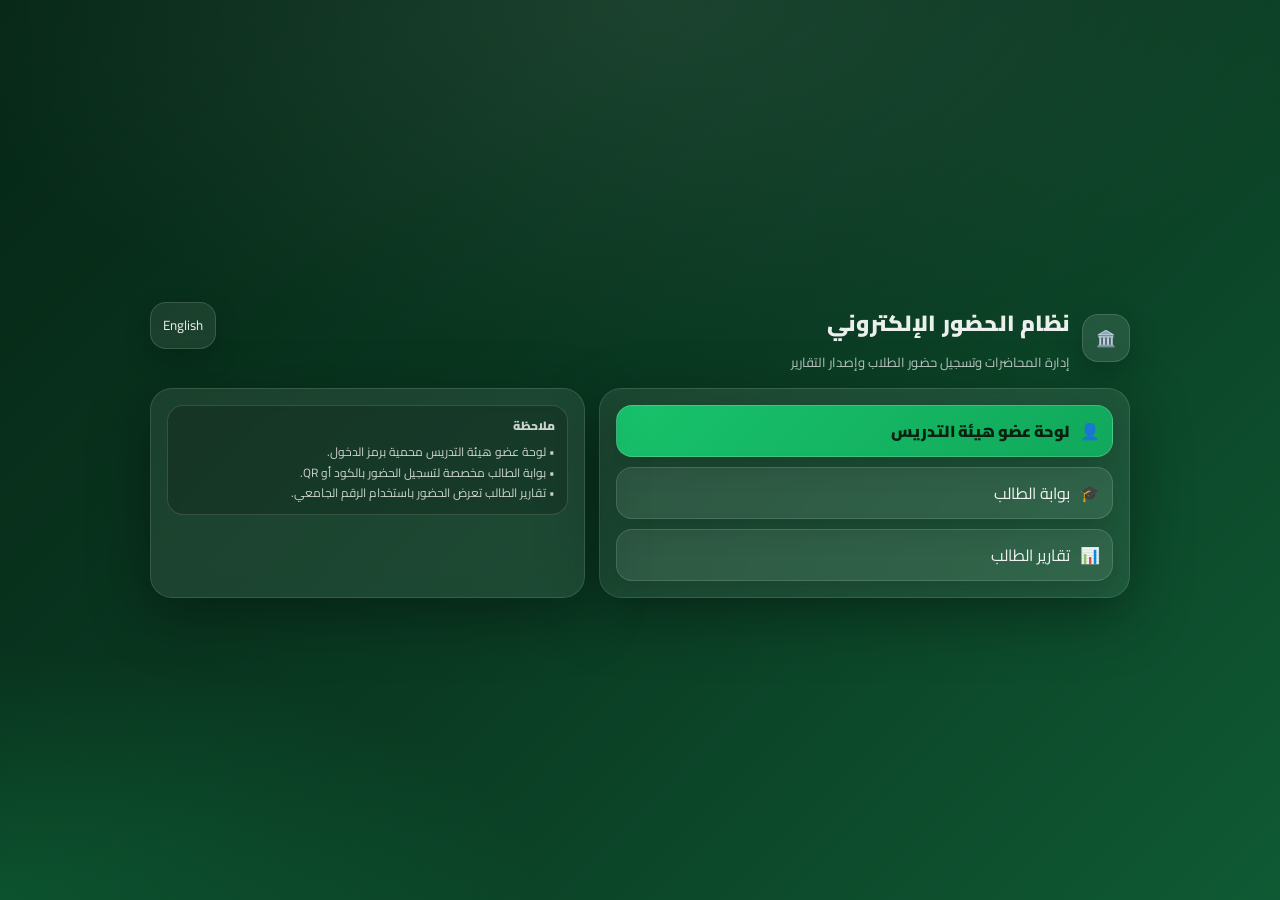
==== index.html @ 2e60453b "Update index.html" ====
<!DOCTYPE html>
<html lang="ar" dir="rtl">
<head>
  <meta charset="UTF-8" />
  <meta name="viewport" content="width=device-width, initial-scale=1.0" />
  <title>نظام الحضور الإلكتروني</title>

  <link rel="preconnect" href="https://fonts.googleapis.com">
  <link rel="preconnect" href="https://fonts.gstatic.com" crossorigin>
  <link href="https://fonts.googleapis.com/css2?family=Cairo:wght@400;600;700;800&display=swap" rel="stylesheet">

  <style>
    :root{
      --bg1:#062716; --bg2:#0a3a22; --bg3:#0f5a34;
      --card: rgba(255,255,255,.08);
      --line: rgba(255,255,255,.12);
      --text: rgba(255,255,255,.92);
      --muted: rgba(255,255,255,.72);
      --accent:#18c26b; --accent2:#11a85b;
      --shadow: 0 18px 60px rgba(0,0,0,.35);
      --radius: 22px;
    }
    *{box-sizing:border-box;font-family:"Cairo",system-ui,-apple-system,Segoe UI,Arial}
    body{
      margin:0; min-height:100vh; color:var(--text);
      background:
        radial-gradient(1200px 600px at 50% 0%, rgba(255,255,255,.08), transparent 60%),
        radial-gradient(900px 420px at 0% 100%, rgba(24,194,107,.20), transparent 60%),
        linear-gradient(135deg, var(--bg1), var(--bg2) 50%, var(--bg3));
      display:flex; align-items:center; justify-content:center;
      padding:18px;
    }
    .wrap{width:min(980px, 94vw)}
    .topbar{
      display:flex; align-items:flex-start; justify-content:space-between; gap:12px;
      margin-bottom:14px;
    }
    .brand{
      display:flex; gap:12px; align-items:center;
    }
    .logo{
      width:48px;height:48px;border-radius:16px;
      background: rgba(255,255,255,.10);
      border:1px solid rgba(255,255,255,.14);
      display:grid; place-items:center;
      box-shadow: 0 10px 30px rgba(0,0,0,.22);
    }
    h1{margin:0;font-size:22px;font-weight:900;letter-spacing:.2px}
    p{margin:6px 0 0;color:var(--muted);font-size:13px}
    .btn{
      border:1px solid rgba(255,255,255,.14);
      background: rgba(255,255,255,.08);
      color:var(--text);
      padding:10px 12px;
      border-radius:16px;
      cursor:pointer;
      transition:.15s ease;
      user-select:none;
      display:inline-flex; align-items:center; gap:10px;
      box-shadow: 0 10px 28px rgba(0,0,0,.16);
      text-decoration:none;
    }
    .btn:hover{transform:translateY(-1px);background:rgba(255,255,255,.10)}
    .btn.primary{
      background: linear-gradient(135deg, var(--accent), var(--accent2));
      border:1px solid rgba(255,255,255,.18);
      color:#06210f;
      font-weight:900;
    }
    .grid{
      display:grid;
      grid-template-columns: 1.1fr .9fr;
      gap:14px;
      align-items:stretch;
    }
    @media(max-width:900px){.grid{grid-template-columns:1fr}}
    .card{
      background: var(--card);
      border:1px solid var(--line);
      border-radius: var(--radius);
      padding:16px;
      box-shadow: var(--shadow);
      backdrop-filter: blur(12px);
    }
    .actions{display:grid; gap:10px}
    .note{font-size:12px;color:rgba(255,255,255,.78);line-height:1.7}
    .chip{
      border:1px solid rgba(255,255,255,.14);
      background: rgba(0,0,0,.18);
      padding:10px 12px;
      border-radius:16px;
      font-size:12px;
      color: rgba(255,255,255,.88);
    }
  </style>
</head>

<body data-i18n-title="homeTitle">
  <div class="wrap">

    <div class="topbar">
      <div class="brand">
        <div class="logo">🏛️</div>
        <div>
          <h1 data-i18n="homeTitle">نظام الحضور الإلكتروني</h1>
          <p data-i18n="homeSub">إدارة المحاضرات وتسجيل حضور الطلاب وإصدار التقارير</p>
        </div>
      </div>

      <!-- ✅ زر اللغة هنا فقط -->
      <button class="btn" id="langBtn" onclick="toggleLang()">English</button>
    </div>

    <div class="grid">
      <div class="card">
        <div class="actions">
          <a class="btn primary" href="doctor.html"><span>👤</span><span data-i18n="homeDoctor">لوحة عضو هيئة التدريس</span></a>
          <a class="btn" href="student.html"><span>🎓</span><span data-i18n="homeStudent">بوابة الطالب</span></a>
          <a class="btn" href="student-report.html"><span>📊</span><span data-i18n="homeReports">تقارير الطالب</span></a>
        </div>
      </div>

      <div class="card">
        <div class="chip">
          <div class="note">
            <div style="font-weight:900;margin-bottom:6px">ملاحظة</div>
            <div>• لوحة عضو هيئة التدريس محمية برمز الدخول.</div>
            <div>• بوابة الطالب مخصصة لتسجيل الحضور بالكود أو QR.</div>
            <div>• تقارير الطالب تعرض الحضور باستخدام الرقم الجامعي.</div>
          </div>
        </div>
      </div>
    </div>

  </div>

  <!-- i18n (global) -->
  <script src="assets/i18n.js"></script>
</body>
</html>
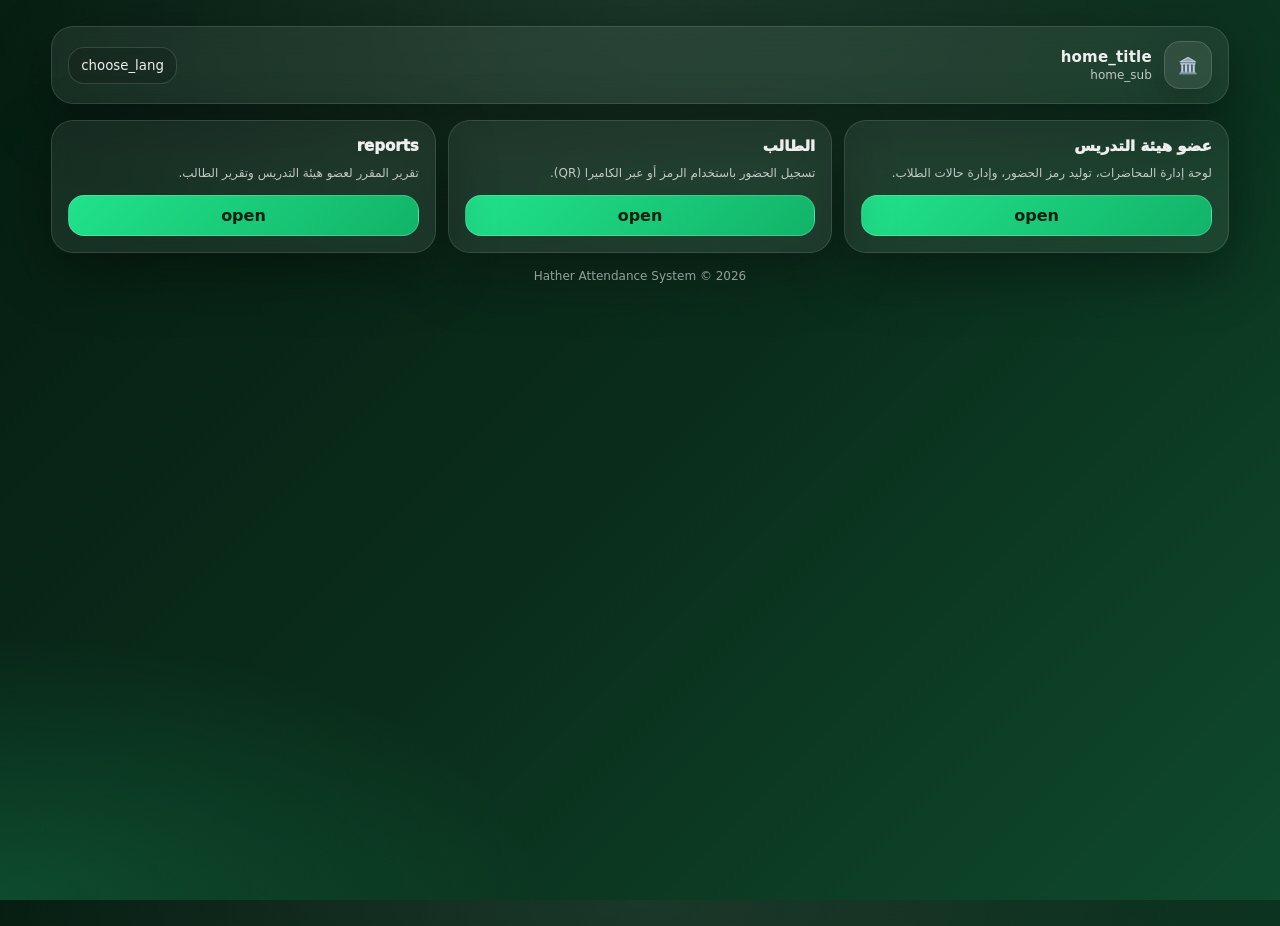
==== commit e1a5e7e6: "Update index.html" ====
--- a/index.html
+++ b/index.html
@@ -3,138 +3,64 @@
 <head>
   <meta charset="UTF-8" />
   <meta name="viewport" content="width=device-width, initial-scale=1.0" />
-  <title>نظام الحضور الإلكتروني</title>
-
+  <title>Hather</title>
   <link rel="preconnect" href="https://fonts.googleapis.com">
   <link rel="preconnect" href="https://fonts.gstatic.com" crossorigin>
-  <link href="https://fonts.googleapis.com/css2?family=Cairo:wght@400;600;700;800&display=swap" rel="stylesheet">
+  <link href="https://fonts.googleapis.com/css2?family=Cairo:wght@400;700;800;900&display=swap" rel="stylesheet">
+  <link rel="stylesheet" href="assets/style.css?v=1">
+  <script src="assets/app.js?v=1"></script>
+</head>
+<body>
 
-  <style>
-    :root{
-      --bg1:#062716; --bg2:#0a3a22; --bg3:#0f5a34;
-      --card: rgba(255,255,255,.08);
-      --line: rgba(255,255,255,.12);
-      --text: rgba(255,255,255,.92);
-      --muted: rgba(255,255,255,.72);
-      --accent:#18c26b; --accent2:#11a85b;
-      --shadow: 0 18px 60px rgba(0,0,0,.35);
-      --radius: 22px;
-    }
-    *{box-sizing:border-box;font-family:"Cairo",system-ui,-apple-system,Segoe UI,Arial}
-    body{
-      margin:0; min-height:100vh; color:var(--text);
-      background:
-        radial-gradient(1200px 600px at 50% 0%, rgba(255,255,255,.08), transparent 60%),
-        radial-gradient(900px 420px at 0% 100%, rgba(24,194,107,.20), transparent 60%),
-        linear-gradient(135deg, var(--bg1), var(--bg2) 50%, var(--bg3));
-      display:flex; align-items:center; justify-content:center;
-      padding:18px;
-    }
-    .wrap{width:min(980px, 94vw)}
-    .topbar{
-      display:flex; align-items:flex-start; justify-content:space-between; gap:12px;
-      margin-bottom:14px;
-    }
-    .brand{
-      display:flex; gap:12px; align-items:center;
-    }
-    .logo{
-      width:48px;height:48px;border-radius:16px;
-      background: rgba(255,255,255,.10);
-      border:1px solid rgba(255,255,255,.14);
-      display:grid; place-items:center;
-      box-shadow: 0 10px 30px rgba(0,0,0,.22);
-    }
-    h1{margin:0;font-size:22px;font-weight:900;letter-spacing:.2px}
-    p{margin:6px 0 0;color:var(--muted);font-size:13px}
-    .btn{
-      border:1px solid rgba(255,255,255,.14);
-      background: rgba(255,255,255,.08);
-      color:var(--text);
-      padding:10px 12px;
-      border-radius:16px;
-      cursor:pointer;
-      transition:.15s ease;
-      user-select:none;
-      display:inline-flex; align-items:center; gap:10px;
-      box-shadow: 0 10px 28px rgba(0,0,0,.16);
-      text-decoration:none;
-    }
-    .btn:hover{transform:translateY(-1px);background:rgba(255,255,255,.10)}
-    .btn.primary{
-      background: linear-gradient(135deg, var(--accent), var(--accent2));
-      border:1px solid rgba(255,255,255,.18);
-      color:#06210f;
-      font-weight:900;
-    }
-    .grid{
-      display:grid;
-      grid-template-columns: 1.1fr .9fr;
-      gap:14px;
-      align-items:stretch;
-    }
-    @media(max-width:900px){.grid{grid-template-columns:1fr}}
-    .card{
-      background: var(--card);
-      border:1px solid var(--line);
-      border-radius: var(--radius);
-      padding:16px;
-      box-shadow: var(--shadow);
-      backdrop-filter: blur(12px);
-    }
-    .actions{display:grid; gap:10px}
-    .note{font-size:12px;color:rgba(255,255,255,.78);line-height:1.7}
-    .chip{
-      border:1px solid rgba(255,255,255,.14);
-      background: rgba(0,0,0,.18);
-      padding:10px 12px;
-      border-radius:16px;
-      font-size:12px;
-      color: rgba(255,255,255,.88);
-    }
-  </style>
-</head>
+<div class="container">
+  <div class="glass topbar">
+    <div class="brand">
+      <div class="logo">🏛️</div>
+      <div class="brandTitle">
+        <h1 data-i18n="home_title">نظام إدارة الحضور</h1>
+        <p data-i18n="home_sub">جامعة الحدود الشمالية</p>
+      </div>
+    </div>
+    <div class="actions">
+      <button class="btn ghost" id="langBtn" data-i18n="choose_lang">اختر اللغة</button>
+    </div>
+  </div>
 
-<body data-i18n-title="homeTitle">
-  <div class="wrap">
-
-    <div class="topbar">
-      <div class="brand">
-        <div class="logo">🏛️</div>
-        <div>
-          <h1 data-i18n="homeTitle">نظام الحضور الإلكتروني</h1>
-          <p data-i18n="homeSub">إدارة المحاضرات وتسجيل حضور الطلاب وإصدار التقارير</p>
-        </div>
-      </div>
-
-      <!-- ✅ زر اللغة هنا فقط -->
-      <button class="btn" id="langBtn" onclick="toggleLang()">English</button>
+  <div class="homeGrid">
+    <div class="glass tile">
+      <h2 data-i18n="doctor">عضو هيئة التدريس</h2>
+      <p>لوحة إدارة المحاضرات، توليد رمز الحضور، وإدارة حالات الطلاب.</p>
+      <a class="btn primary" href="doctor.html"><span data-i18n="open">دخول</span></a>
     </div>
 
-    <div class="grid">
-      <div class="card">
-        <div class="actions">
-          <a class="btn primary" href="doctor.html"><span>👤</span><span data-i18n="homeDoctor">لوحة عضو هيئة التدريس</span></a>
-          <a class="btn" href="student.html"><span>🎓</span><span data-i18n="homeStudent">بوابة الطالب</span></a>
-          <a class="btn" href="student-report.html"><span>📊</span><span data-i18n="homeReports">تقارير الطالب</span></a>
-        </div>
-      </div>
-
-      <div class="card">
-        <div class="chip">
-          <div class="note">
-            <div style="font-weight:900;margin-bottom:6px">ملاحظة</div>
-            <div>• لوحة عضو هيئة التدريس محمية برمز الدخول.</div>
-            <div>• بوابة الطالب مخصصة لتسجيل الحضور بالكود أو QR.</div>
-            <div>• تقارير الطالب تعرض الحضور باستخدام الرقم الجامعي.</div>
-          </div>
-        </div>
-      </div>
+    <div class="glass tile">
+      <h2 data-i18n="student">الطالب</h2>
+      <p>تسجيل الحضور باستخدام الرمز أو عبر الكاميرا (QR).</p>
+      <a class="btn primary" href="student.html"><span data-i18n="open">دخول</span></a>
     </div>
 
+    <div class="glass tile">
+      <h2 data-i18n="reports">التقارير</h2>
+      <p>تقرير المقرر لعضو هيئة التدريس وتقرير الطالب.</p>
+      <a class="btn primary" href="reports.html"><span data-i18n="open">دخول</span></a>
+    </div>
   </div>
 
-  <!-- i18n (global) -->
-  <script src="assets/i18n.js"></script>
+  <div class="footer">Hather Attendance System © 2026</div>
+</div>
+
+<script>
+  function init(){
+    HATHER.applyI18n();
+    const btn = document.getElementById("langBtn");
+    btn.onclick = () => {
+      const next = (HATHER.getLang() === "ar") ? "en" : "ar";
+      HATHER.setLang(next);
+      HATHER.applyI18n();
+    };
+  }
+  init();
+</script>
+
 </body>
 </html>
--- a/assets/style.css
+++ b/assets/style.css
@@ -0,0 +1,289 @@
+:root{
+  --bg1:#061d12;
+  --bg2:#0a2d1b;
+  --bg3:#0f4a2d;
+
+  --card: rgba(255,255,255,.07);
+  --line: rgba(255,255,255,.12);
+
+  --text: rgba(255,255,255,.92);
+  --muted: rgba(255,255,255,.72);
+
+  --accent:#21e28b;
+  --accent2:#12b368;
+
+  --danger:#ff5d5d;
+  --warn:#ffcc66;
+
+  --shadow: 0 18px 60px rgba(0,0,0,.40);
+  --radius: 22px;
+}
+
+*{ box-sizing:border-box; font-family: system-ui, -apple-system, Segoe UI, Arial; }
+html, body { height:100%; }
+body{
+  margin:0;
+  color: var(--text);
+  background:
+    radial-gradient(1100px 520px at 50% 0%, rgba(255,255,255,.08), transparent 60%),
+    radial-gradient(900px 440px at 0% 100%, rgba(33,226,139,.18), transparent 60%),
+    linear-gradient(135deg, var(--bg1), var(--bg2) 50%, var(--bg3));
+}
+
+a{ color:inherit; text-decoration:none; }
+.container{ width:min(1180px, 92vw); margin: 26px auto 40px; }
+
+.glass{
+  background: var(--card);
+  border: 1px solid var(--line);
+  border-radius: var(--radius);
+  box-shadow: var(--shadow);
+  backdrop-filter: blur(14px);
+  -webkit-backdrop-filter: blur(14px);
+}
+
+.topbar{
+  display:flex;
+  align-items:center;
+  justify-content:space-between;
+  gap:12px;
+  padding: 14px 16px;
+}
+
+.brand{
+  display:flex;
+  gap:12px;
+  align-items:center;
+}
+
+.logo{
+  width:48px; height:48px;
+  border-radius: 16px;
+  display:grid; place-items:center;
+  background: rgba(255,255,255,.08);
+  border: 1px solid rgba(255,255,255,.14);
+  box-shadow: 0 12px 40px rgba(0,0,0,.25);
+}
+
+.brandTitle h1{
+  margin:0;
+  font-size: 15px;
+  font-weight: 900;
+  letter-spacing:.2px;
+}
+.brandTitle p{
+  margin:2px 0 0;
+  color: var(--muted);
+  font-size: 12px;
+}
+
+.actions{
+  display:flex;
+  gap:10px;
+  flex-wrap:wrap;
+  justify-content:flex-end;
+}
+
+.btn{
+  border:1px solid rgba(255,255,255,.14);
+  background: rgba(255,255,255,.08);
+  color: var(--text);
+  padding:10px 12px;
+  border-radius:16px;
+  cursor:pointer;
+  display:inline-flex;
+  align-items:center;
+  gap:10px;
+  transition: .18s ease;
+  user-select:none;
+}
+.btn:hover{ transform: translateY(-1px); background: rgba(255,255,255,.10); }
+.btn.primary{
+  background: linear-gradient(135deg, var(--accent), var(--accent2));
+  border:1px solid rgba(255,255,255,.18);
+  color:#052011;
+  font-weight: 900;
+}
+.btn.danger{
+  background: linear-gradient(135deg, #ff6b6b, #ff3d3d);
+  border:1px solid rgba(255,255,255,.18);
+  color:#2a0000;
+  font-weight: 900;
+}
+.btn.ghost{ background: rgba(0,0,0,.14); }
+
+.card{ padding:16px; }
+.card h2{
+  margin:0 0 12px;
+  font-size: 15px;
+  font-weight: 950;
+  letter-spacing: .2px;
+}
+.hr{ height:1px; background: rgba(255,255,255,.12); margin:14px 0; }
+
+label{
+  display:block;
+  font-size: 12px;
+  color: rgba(255,255,255,.92);
+  margin:0 0 6px;
+}
+
+.input{
+  width:100%;
+  padding:12px 12px;
+  border-radius:16px;
+  border:1px solid rgba(255,255,255,.14);
+  background: rgba(0,0,0,.16);
+  color: var(--text);
+  outline:none;
+}
+.input::placeholder{ color: rgba(255,255,255,.55); }
+
+.row{
+  display:grid;
+  grid-template-columns: 1fr 1fr;
+  gap:10px;
+}
+@media (max-width: 520px){
+  .row{ grid-template-columns: 1fr; }
+}
+
+.grid{
+  display:grid;
+  grid-template-columns: 1.1fr .9fr;
+  gap:16px;
+  margin-top:16px;
+}
+@media(max-width: 980px){
+  .grid{ grid-template-columns: 1fr; }
+}
+
+.status{
+  margin-top:10px;
+  padding:10px 12px;
+  border-radius: 14px;
+  border:1px solid rgba(255,255,255,.14);
+  background: rgba(0,0,0,.14);
+  font-size: 13px;
+  display:none;
+}
+.status.show{ display:block; }
+.status.ok{ border-color: rgba(33,226,139,.35); background: rgba(33,226,139,.12); }
+.status.bad{ border-color: rgba(255,93,93,.35); background: rgba(255,93,93,.12); }
+.status.warn{ border-color: rgba(255,204,102,.35); background: rgba(255,204,102,.10); }
+
+.tableWrap{
+  overflow:auto;
+  border-radius:18px;
+  border:1px solid rgba(255,255,255,.12);
+}
+table{ width:100%; border-collapse:collapse; min-width:820px; }
+th, td{ padding:12px 10px; font-size:13px; text-align:center; }
+thead th{
+  position:sticky; top:0;
+  background: rgba(0,0,0,.22);
+  color: rgba(255,255,255,.86);
+  font-weight: 900;
+}
+tbody tr{ border-top:1px solid rgba(255,255,255,.10); cursor:pointer; }
+tbody tr:hover{ background: rgba(255,255,255,.06); }
+tbody tr.active{ background: rgba(33,226,139,.16); }
+
+.pill{
+  display:inline-flex;
+  gap:8px;
+  align-items:center;
+  padding:8px 10px;
+  border-radius:999px;
+  border:1px solid rgba(255,255,255,.14);
+  background: rgba(255,255,255,.08);
+  color: rgba(255,255,255,.92);
+  font-weight: 900;
+  font-size: 12px;
+}
+
+.footer{
+  text-align:center;
+  color: rgba(255,255,255,.70);
+  margin-top:16px;
+  font-size:12px;
+}
+
+.hidden{ display:none !important; }
+
+/* QR */
+.qrGrid{
+  display:grid;
+  grid-template-columns: 1fr 1fr;
+  gap:12px;
+}
+@media(max-width:980px){ .qrGrid{ grid-template-columns:1fr; } }
+
+.qrBox{
+  display:flex;
+  flex-direction:column;
+  align-items:center;
+  justify-content:center;
+  gap:10px;
+  background: rgba(0,0,0,.16);
+  border:1px dashed rgba(255,255,255,.18);
+  border-radius:18px;
+  padding:14px;
+  min-height:320px;
+}
+.qrBox img{
+  width:240px; height:240px;
+  border-radius:16px;
+  border:1px solid rgba(255,255,255,.12);
+  background: rgba(255,255,255,.06);
+  object-fit: contain;
+}
+.qrHint{
+  color: rgba(255,255,255,.80);
+  font-size: 12px;
+  text-align:center;
+}
+
+/* Modal (QR Zoom) */
+.modal{
+  position:fixed; inset:0; z-index:99999;
+  background: rgba(0,0,0,.55);
+  display:none; align-items:center; justify-content:center;
+  padding:18px;
+}
+.modal.show{ display:flex; }
+.modalCard{
+  width:min(560px, 95vw);
+  background: rgba(255,255,255,.10);
+  border:1px solid rgba(255,255,255,.16);
+  border-radius:22px;
+  padding:16px;
+  backdrop-filter: blur(14px);
+  -webkit-backdrop-filter: blur(14px);
+  box-shadow: 0 18px 60px rgba(0,0,0,.40);
+  text-align:center;
+}
+.modalCard img{
+  width:min(420px, 84vw);
+  height:auto;
+  border-radius:18px;
+  border:1px solid rgba(255,255,255,.12);
+  background: rgba(0,0,0,.12);
+  object-fit: contain;
+}
+
+/* Home layout */
+.homeGrid{
+  display:grid;
+  grid-template-columns: repeat(3, 1fr);
+  gap: 12px;
+  margin-top: 16px;
+}
+@media(max-width:980px){ .homeGrid{ grid-template-columns: 1fr; } }
+
+.tile{
+  padding: 16px;
+}
+.tile h2{ margin:0 0 8px; font-size: 15px; font-weight: 950; }
+.tile p{ margin:0 0 12px; color: var(--muted); font-size: 12px; line-height: 1.7; }
+.tile .btn{ width: 100%; justify-content:center; }
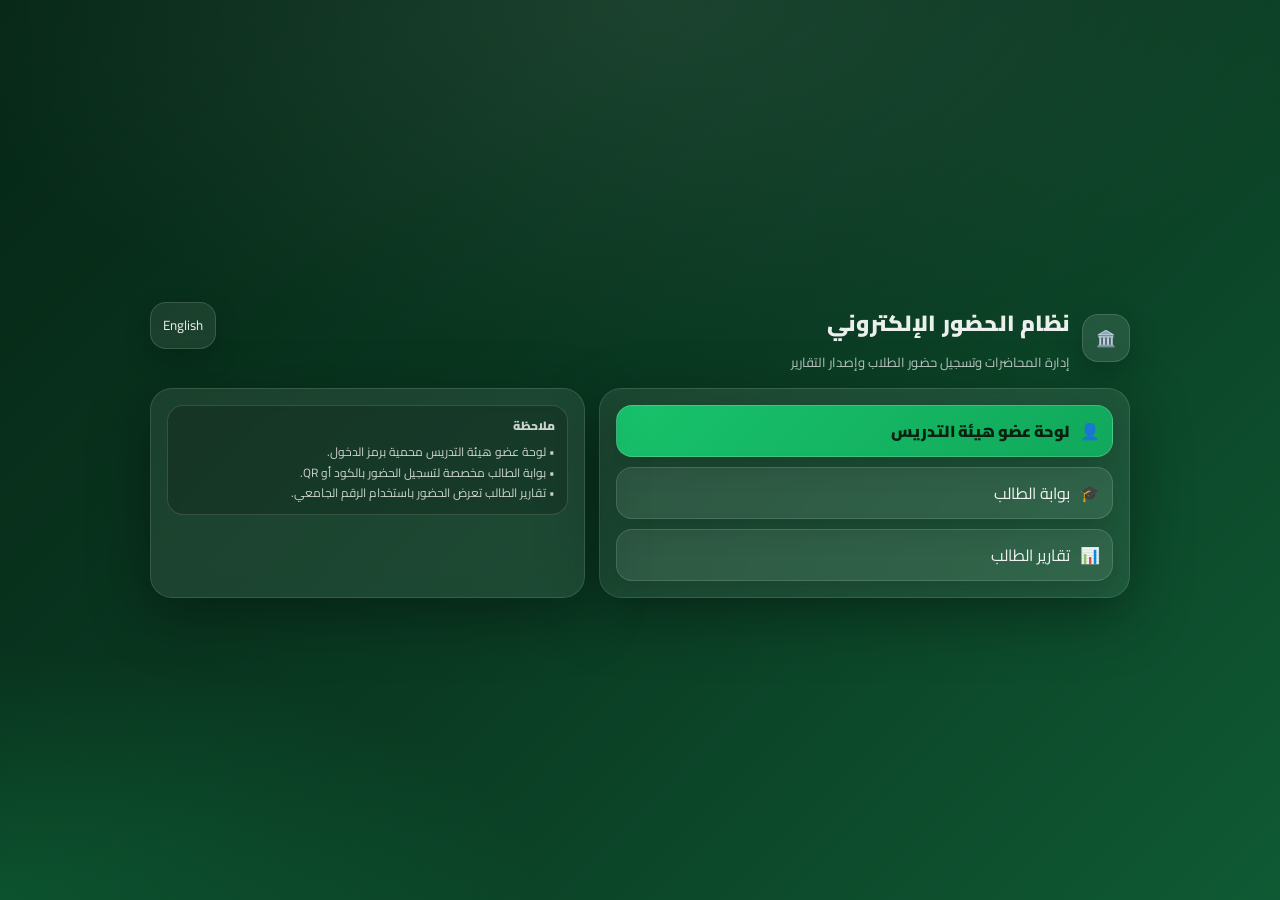
==== commit bc9006e3: "Update index.html" ====
--- a/index.html
+++ b/index.html
@@ -3,64 +3,138 @@
 <head>
   <meta charset="UTF-8" />
   <meta name="viewport" content="width=device-width, initial-scale=1.0" />
-  <title>Hather</title>
+  <title>نظام الحضور الإلكتروني</title>
+
   <link rel="preconnect" href="https://fonts.googleapis.com">
   <link rel="preconnect" href="https://fonts.gstatic.com" crossorigin>
-  <link href="https://fonts.googleapis.com/css2?family=Cairo:wght@400;700;800;900&display=swap" rel="stylesheet">
-  <link rel="stylesheet" href="assets/style.css?v=1">
-  <script src="assets/app.js?v=1"></script>
+  <link href="https://fonts.googleapis.com/css2?family=Cairo:wght@400;600;700;800&display=swap" rel="stylesheet">
+
+  <style>
+    :root{
+      --bg1:#062716; --bg2:#0a3a22; --bg3:#0f5a34;
+      --card: rgba(255,255,255,.08);
+      --line: rgba(255,255,255,.12);
+      --text: rgba(255,255,255,.92);
+      --muted: rgba(255,255,255,.72);
+      --accent:#18c26b; --accent2:#11a85b;
+      --shadow: 0 18px 60px rgba(0,0,0,.35);
+      --radius: 22px;
+    }
+    *{box-sizing:border-box;font-family:"Cairo",system-ui,-apple-system,Segoe UI,Arial}
+    body{
+      margin:0; min-height:100vh; color:var(--text);
+      background:
+        radial-gradient(1200px 600px at 50% 0%, rgba(255,255,255,.08), transparent 60%),
+        radial-gradient(900px 420px at 0% 100%, rgba(24,194,107,.20), transparent 60%),
+        linear-gradient(135deg, var(--bg1), var(--bg2) 50%, var(--bg3));
+      display:flex; align-items:center; justify-content:center;
+      padding:18px;
+    }
+    .wrap{width:min(980px, 94vw)}
+    .topbar{
+      display:flex; align-items:flex-start; justify-content:space-between; gap:12px;
+      margin-bottom:14px;
+    }
+    .brand{
+      display:flex; gap:12px; align-items:center;
+    }
+    .logo{
+      width:48px;height:48px;border-radius:16px;
+      background: rgba(255,255,255,.10);
+      border:1px solid rgba(255,255,255,.14);
+      display:grid; place-items:center;
+      box-shadow: 0 10px 30px rgba(0,0,0,.22);
+    }
+    h1{margin:0;font-size:22px;font-weight:900;letter-spacing:.2px}
+    p{margin:6px 0 0;color:var(--muted);font-size:13px}
+    .btn{
+      border:1px solid rgba(255,255,255,.14);
+      background: rgba(255,255,255,.08);
+      color:var(--text);
+      padding:10px 12px;
+      border-radius:16px;
+      cursor:pointer;
+      transition:.15s ease;
+      user-select:none;
+      display:inline-flex; align-items:center; gap:10px;
+      box-shadow: 0 10px 28px rgba(0,0,0,.16);
+      text-decoration:none;
+    }
+    .btn:hover{transform:translateY(-1px);background:rgba(255,255,255,.10)}
+    .btn.primary{
+      background: linear-gradient(135deg, var(--accent), var(--accent2));
+      border:1px solid rgba(255,255,255,.18);
+      color:#06210f;
+      font-weight:900;
+    }
+    .grid{
+      display:grid;
+      grid-template-columns: 1.1fr .9fr;
+      gap:14px;
+      align-items:stretch;
+    }
+    @media(max-width:900px){.grid{grid-template-columns:1fr}}
+    .card{
+      background: var(--card);
+      border:1px solid var(--line);
+      border-radius: var(--radius);
+      padding:16px;
+      box-shadow: var(--shadow);
+      backdrop-filter: blur(12px);
+    }
+    .actions{display:grid; gap:10px}
+    .note{font-size:12px;color:rgba(255,255,255,.78);line-height:1.7}
+    .chip{
+      border:1px solid rgba(255,255,255,.14);
+      background: rgba(0,0,0,.18);
+      padding:10px 12px;
+      border-radius:16px;
+      font-size:12px;
+      color: rgba(255,255,255,.88);
+    }
+  </style>
 </head>
-<body>
 
-<div class="container">
-  <div class="glass topbar">
-    <div class="brand">
-      <div class="logo">🏛️</div>
-      <div class="brandTitle">
-        <h1 data-i18n="home_title">نظام إدارة الحضور</h1>
-        <p data-i18n="home_sub">جامعة الحدود الشمالية</p>
+<body data-i18n-title="homeTitle">
+  <div class="wrap">
+
+    <div class="topbar">
+      <div class="brand">
+        <div class="logo">🏛️</div>
+        <div>
+          <h1 data-i18n="homeTitle">نظام الحضور الإلكتروني</h1>
+          <p data-i18n="homeSub">إدارة المحاضرات وتسجيل حضور الطلاب وإصدار التقارير</p>
+        </div>
+      </div>
+
+      <!-- ✅ زر اللغة هنا فقط -->
+      <button class="btn" id="langBtn" onclick="toggleLang()">English</button>
+    </div>
+
+    <div class="grid">
+      <div class="card">
+        <div class="actions">
+          <a class="btn primary" href="doctor.html"><span>👤</span><span data-i18n="homeDoctor">لوحة عضو هيئة التدريس</span></a>
+          <a class="btn" href="student.html"><span>🎓</span><span data-i18n="homeStudent">بوابة الطالب</span></a>
+          <a class="btn" href="student-report.html"><span>📊</span><span data-i18n="homeReports">تقارير الطالب</span></a>
+        </div>
+      </div>
+
+      <div class="card">
+        <div class="chip">
+          <div class="note">
+            <div style="font-weight:900;margin-bottom:6px">ملاحظة</div>
+            <div>• لوحة عضو هيئة التدريس محمية برمز الدخول.</div>
+            <div>• بوابة الطالب مخصصة لتسجيل الحضور بالكود أو QR.</div>
+            <div>• تقارير الطالب تعرض الحضور باستخدام الرقم الجامعي.</div>
+          </div>
+        </div>
       </div>
     </div>
-    <div class="actions">
-      <button class="btn ghost" id="langBtn" data-i18n="choose_lang">اختر اللغة</button>
-    </div>
+
   </div>
 
-  <div class="homeGrid">
-    <div class="glass tile">
-      <h2 data-i18n="doctor">عضو هيئة التدريس</h2>
-      <p>لوحة إدارة المحاضرات، توليد رمز الحضور، وإدارة حالات الطلاب.</p>
-      <a class="btn primary" href="doctor.html"><span data-i18n="open">دخول</span></a>
-    </div>
-
-    <div class="glass tile">
-      <h2 data-i18n="student">الطالب</h2>
-      <p>تسجيل الحضور باستخدام الرمز أو عبر الكاميرا (QR).</p>
-      <a class="btn primary" href="student.html"><span data-i18n="open">دخول</span></a>
-    </div>
-
-    <div class="glass tile">
-      <h2 data-i18n="reports">التقارير</h2>
-      <p>تقرير المقرر لعضو هيئة التدريس وتقرير الطالب.</p>
-      <a class="btn primary" href="reports.html"><span data-i18n="open">دخول</span></a>
-    </div>
-  </div>
-
-  <div class="footer">Hather Attendance System © 2026</div>
-</div>
-
-<script>
-  function init(){
-    HATHER.applyI18n();
-    const btn = document.getElementById("langBtn");
-    btn.onclick = () => {
-      const next = (HATHER.getLang() === "ar") ? "en" : "ar";
-      HATHER.setLang(next);
-      HATHER.applyI18n();
-    };
-  }
-  init();
-</script>
-
+  <!-- i18n (global) -->
+  <script src="assets/i18n.js"></script>
 </body>
 </html>
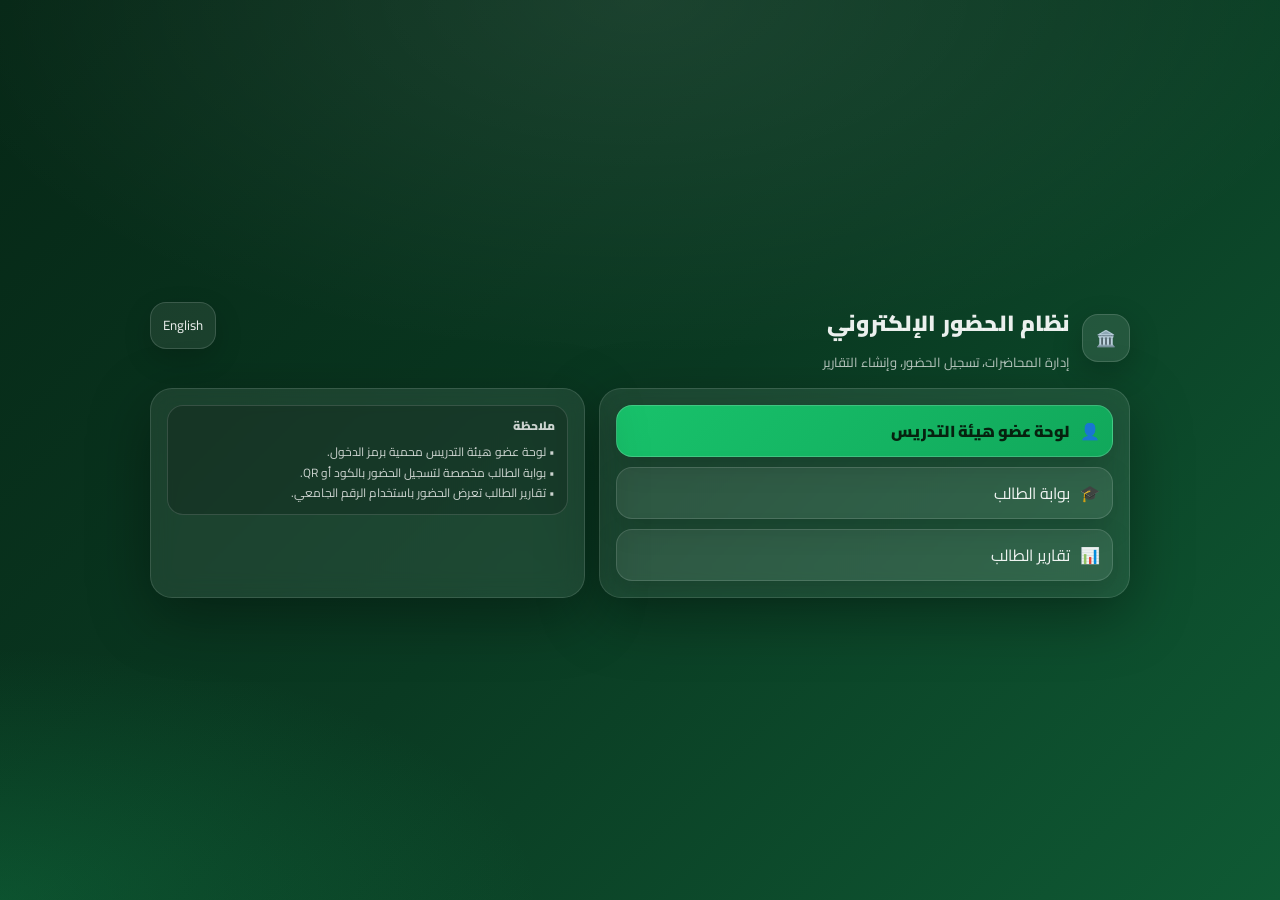
==== commit 045b749d: "Update index.html" ====
--- a/index.html
+++ b/index.html
@@ -3,7 +3,7 @@
 <head>
   <meta charset="UTF-8" />
   <meta name="viewport" content="width=device-width, initial-scale=1.0" />
-  <title>نظام الحضور الإلكتروني</title>
+  <title data-i18n="pageTitleHome">نظام الحضور الإلكتروني</title>
 
   <link rel="preconnect" href="https://fonts.googleapis.com">
   <link rel="preconnect" href="https://fonts.gstatic.com" crossorigin>
@@ -95,7 +95,7 @@
   </style>
 </head>
 
-<body data-i18n-title="homeTitle">
+<body>
   <div class="wrap">
 
     <div class="topbar">
@@ -103,11 +103,11 @@
         <div class="logo">🏛️</div>
         <div>
           <h1 data-i18n="homeTitle">نظام الحضور الإلكتروني</h1>
-          <p data-i18n="homeSub">إدارة المحاضرات وتسجيل حضور الطلاب وإصدار التقارير</p>
+          <p data-i18n="homeSub">إدارة المحاضرات، تسجيل الحضور، وإنشاء التقارير</p>
         </div>
       </div>
 
-      <!-- ✅ زر اللغة هنا فقط -->
+      <!-- زر اللغة -->
       <button class="btn" id="langBtn" onclick="toggleLang()">English</button>
     </div>
 
@@ -123,10 +123,10 @@
       <div class="card">
         <div class="chip">
           <div class="note">
-            <div style="font-weight:900;margin-bottom:6px">ملاحظة</div>
-            <div>• لوحة عضو هيئة التدريس محمية برمز الدخول.</div>
-            <div>• بوابة الطالب مخصصة لتسجيل الحضور بالكود أو QR.</div>
-            <div>• تقارير الطالب تعرض الحضور باستخدام الرقم الجامعي.</div>
+            <div style="font-weight:900;margin-bottom:6px" data-i18n="noteTitle">ملاحظة</div>
+            <div data-i18n="note1">• لوحة عضو هيئة التدريس محمية برمز الدخول.</div>
+            <div data-i18n="note2">• بوابة الطالب مخصصة لتسجيل الحضور بالكود أو QR.</div>
+            <div data-i18n="note3">• تقارير الطالب تعرض الحضور باستخدام الرقم الجامعي.</div>
           </div>
         </div>
       </div>
@@ -134,7 +134,10 @@
 
   </div>
 
-  <!-- i18n (global) -->
   <script src="assets/i18n.js"></script>
+  <script>
+    // تطبيق اللغة مباشرة
+    applyLang();
+  </script>
 </body>
 </html>
